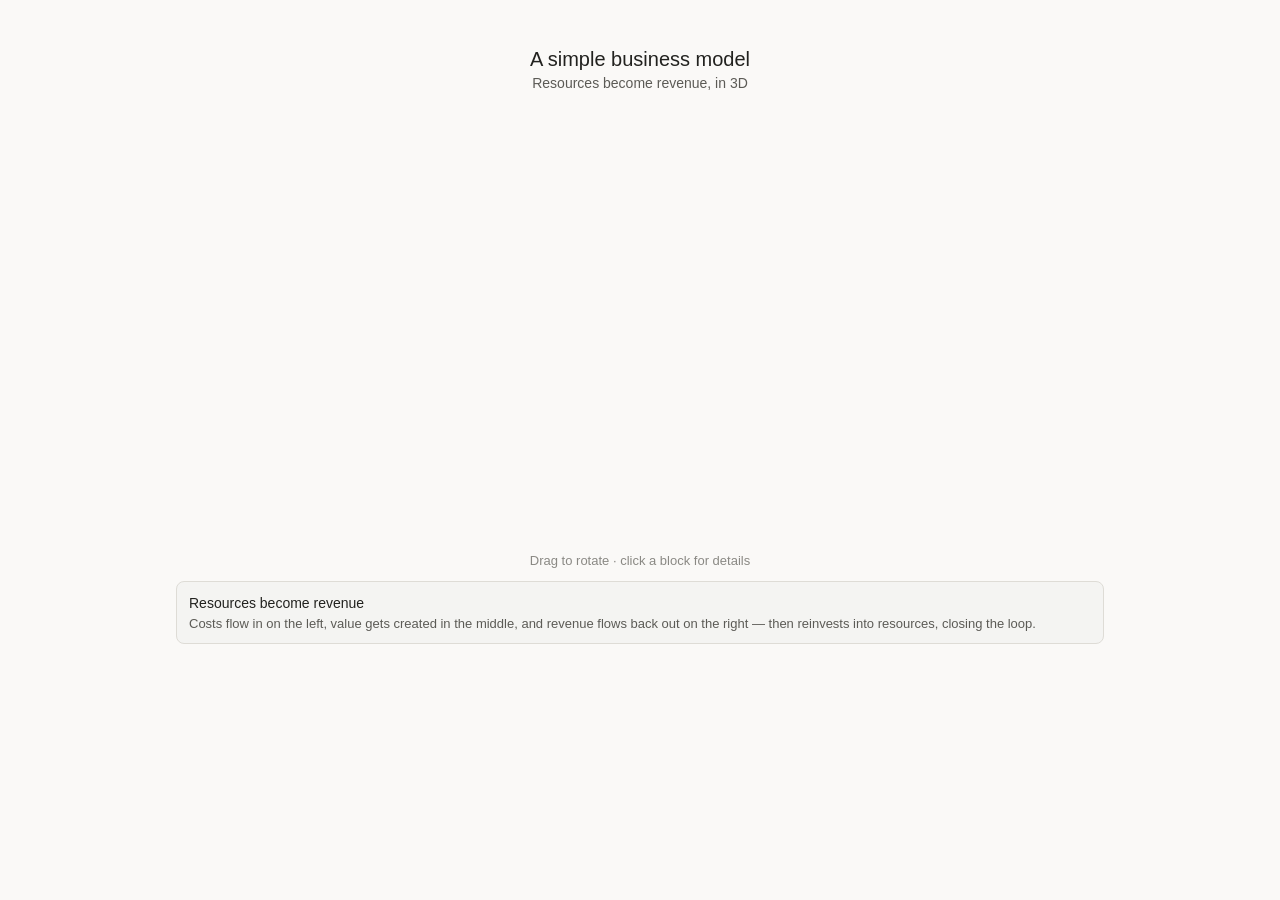
==== index.html @ 88804103 "Add 3D business model visualization" ====
<!doctype html>
<html lang="en">
<head>
<meta charset="utf-8">
<meta name="viewport" content="width=device-width, initial-scale=1">
<title>A Simple Business Model — 3D</title>
<style>
:root{
  --surface-2:#ffffff; --surface-1:#f4f4f2; --surface-0:#e8e7e2; --page-bg:#faf9f7;
  --text-primary:#22221f; --text-secondary:#5c5b56; --text-muted:#8a8984;
  --text-accent:#b5540a; --text-success:#2f6f4e;
  --border:#dedcd6; --border-strong:#c3c1ba;
  --bg-accent:#f6e2cf; --bg-success:#dcecdf;
  --border-accent:#c97a2e; --border-success:#4f9470;
  --radius:8px; --pad-md:12px;
}
@media (prefers-color-scheme: dark){
  :root{
    --surface-2:#2a2a27; --surface-1:#232320; --surface-0:#1a1a18; --page-bg:#171715;
    --text-primary:#f0efeb; --text-secondary:#b8b6b0; --text-muted:#84837c;
    --text-accent:#e08a3f; --text-success:#6fbf94;
    --border:#3a3a35; --border-strong:#4c4b45;
    --bg-accent:#3a2c1c; --bg-success:#1e332a;
    --border-accent:#c97a2e; --border-success:#4f9470;
  }
}
*{box-sizing:border-box}
body{
  margin:0; background:var(--page-bg); color:var(--text-primary);
  font-family:-apple-system,BlinkMacSystemFont,"Segoe UI",Helvetica,Arial,sans-serif;
}
.bm-page{max-width:960px;margin:0 auto;padding:2rem 1rem 3rem}
.bm-wrap{padding:1rem 0}
h1{font-size:20px;font-weight:500;text-align:center;margin:0 0 4px}
.bm-sub{font-size:14px;color:var(--text-secondary);text-align:center;margin:0 0 1rem}
.bm-scenewrap{position:relative;height:440px;perspective:1500px;cursor:grab;touch-action:none;user-select:none}
.bm-scenewrap.grabbing{cursor:grabbing}
.bm-scene{position:absolute;left:50%;top:62%;width:0;height:0;transform-style:preserve-3d;transform:rotateX(-27deg) rotateY(-32deg)}
.bm-obj{position:absolute;left:0;top:0;width:0;height:0;transform-style:preserve-3d}
.bm-face{position:absolute;box-sizing:border-box;border:1px solid var(--border-strong)}
.bm-label{position:absolute;inset:0;display:flex;flex-direction:column;align-items:center;justify-content:center;text-align:center;padding:6px;pointer-events:none}
.bm-label b{font-size:12px;font-weight:500;line-height:1.25}
.bm-label span{font-size:11px;color:var(--text-secondary);margin-top:2px}
.bm-t-primary{color:var(--text-primary)}
.bm-t-accent{color:var(--text-accent)}
.bm-t-success{color:var(--text-success)}
.bm-front{cursor:pointer}
.bm-dot{position:absolute;width:12px;height:12px;margin:-6px 0 0 -6px;border-radius:50%;background:var(--text-accent)}
.bm-dot.back{background:var(--text-success)}
@media (prefers-reduced-motion: no-preference){
  .bm-dot{animation:bm-flow 1.7s ease-in-out infinite alternate}
}
@keyframes bm-flow{from{transform:translateX(0)}to{transform:translateX(var(--dist))}}
.bm-caption{font-size:13px;color:var(--text-muted);text-align:center;margin-top:6px}
.bm-detail{margin-top:12px;padding:var(--pad-md);border:1px solid var(--border);border-radius:var(--radius);background:var(--surface-1);min-height:52px}
.bm-detail b{font-size:14px;font-weight:500;color:var(--text-primary)}
.bm-detail p{font-size:13px;color:var(--text-secondary);margin:4px 0 0}
</style>
</head>
<body>
<div class="bm-page">
<div class="bm-wrap">
<h1>A simple business model</h1>
<p class="bm-sub">Resources become revenue, in 3D</p>
<div class="bm-scenewrap">
  <div class="bm-scene"></div>
</div>
<p class="bm-caption">Drag to rotate &middot; click a block for details</p>
<div class="bm-detail"><b>Resources become revenue</b><p>Costs flow in on the left, value gets created in the middle, and revenue flows back out on the right &mdash; then reinvests into resources, closing the loop.</p></div>
</div>
</div>
<script>
(function(){
  var root = document.currentScript.closest('.bm-wrap');
  var inner = root.querySelector('.bm-scene');
  var sceneWrap = root.querySelector('.bm-scenewrap');
  var detail = root.querySelector('.bm-detail');

  function mkFace(w,h,tf,bg,border){
    var f = document.createElement('div');
    f.className = 'bm-face';
    f.style.width = w+'px'; f.style.height = h+'px';
    f.style.margin = (-h/2)+'px 0 0 '+(-w/2)+'px';
    f.style.transform = tf;
    f.style.background = 'var('+bg+')';
    if(border) f.style.borderColor = 'var('+border+')';
    return f;
  }

  function mkCuboid(w,h,d,shade){
    var wrap = document.createElement('div');
    wrap.className = 'bm-obj';
    var front = mkFace(w,h,'translateZ('+(d/2)+'px)', shade.front, shade.border);
    front.classList.add('bm-front');
    wrap.appendChild(front);
    wrap.appendChild(mkFace(w,h,'rotateY(180deg) translateZ('+(d/2)+'px)', shade.side, shade.border));
    wrap.appendChild(mkFace(d,h,'rotateY(90deg) translateZ('+(w/2)+'px)', shade.side, shade.border));
    wrap.appendChild(mkFace(d,h,'rotateY(-90deg) translateZ('+(w/2)+'px)', shade.side, shade.border));
    wrap.appendChild(mkFace(w,d,'rotateX(90deg) translateZ('+(h/2)+'px)', shade.top, shade.border));
    wrap.appendChild(mkFace(w,d,'rotateX(-90deg) translateZ('+(h/2)+'px)', shade.top, shade.border));
    return {wrap:wrap, front:front};
  }

  function place(el,x,y,z){ el.style.transform = 'translate3d('+x+'px,'+y+'px,'+z+'px)'; }

  var neutral = {top:'--surface-2', front:'--surface-1', side:'--surface-0', border:'--border-strong'};
  var accent  = {top:'--bg-accent', front:'--surface-1', side:'--surface-0', border:'--border-accent'};
  var success = {top:'--bg-success', front:'--surface-1', side:'--surface-0', border:'--border-success'};

  var FW=1000, FH=14, FD=340;
  var floor = mkCuboid(FW,FH,FD,{top:'--surface-1',front:'--surface-0',side:'--surface-0',border:'--border'});
  place(floor.wrap, 0, FH/2, 0);
  inner.appendChild(floor.wrap);

  var blocks = [
    {x:-400, w:110,d:110,h:140, shade:neutral, label:'Resources & Partners', sub:'Cost structure', tcls:'bm-t-primary',
      desc:'Suppliers, capital, and key partners that supply the inputs and capabilities the business depends on.'},
    {x:-200, w:110,d:110,h:165, shade:neutral, label:'Operations', sub:'Key activities', tcls:'bm-t-primary',
      desc:'The core processes — production, R&D, service delivery — that turn raw resources into something valuable.'},
    {x:0,    w:120,d:120,h:210, shade:accent,  label:'Product / Service', sub:'Value proposition', tcls:'bm-t-accent',
      desc:'What the business actually offers: the value proposition that solves a real customer problem or need.'},
    {x:200,  w:110,d:110,h:165, shade:neutral, label:'Customers', sub:'Target market & channels', tcls:'bm-t-primary',
      desc:'The segments the business serves, and the channels used to reach, sell to, and support them.'},
    {x:400,  w:110,d:110,h:190, shade:success, label:'Revenue', sub:'Revenue streams', tcls:'bm-t-success',
      desc:'The income generated from customers — pricing, subscriptions, transactions — that funds the whole cycle.'}
  ];

  blocks.forEach(function(b, i){
    var c = mkCuboid(b.w,b.h,b.d,b.shade);
    place(c.wrap, b.x, -b.h/2, 0);
    var lbl = document.createElement('div');
    lbl.className = 'bm-label';
    lbl.innerHTML = '<b class="'+b.tcls+'">'+b.label+'</b><span>'+b.sub+'</span>';
    c.front.appendChild(lbl);
    c.front.addEventListener('click', function(){
      detail.innerHTML = '<b>'+b.label+'</b><p>'+b.desc+'</p>';
    });
    inner.appendChild(c.wrap);
  });

  var railShade = {top:'--surface-1',front:'--surface-0',side:'--surface-0',border:'--border'};
  var FRONT_Z = -80, BACK_Z = 80;

  for(var i=0;i<blocks.length-1;i++){
    var x1=blocks[i].x, x2=blocks[i+1].x;
    var gs=x1+70, ge=x2-70, gw=ge-gs, gc=(gs+ge)/2;
    var seg = mkCuboid(gw,4,30,railShade);
    place(seg.wrap, gc, -2, FRONT_Z);
    inner.appendChild(seg.wrap);
    var dotHolder = document.createElement('div');
    dotHolder.className='bm-obj';
    place(dotHolder, gs, -10, FRONT_Z);
    var dot = document.createElement('div');
    dot.className='bm-dot';
    dot.style.setProperty('--dist', gw+'px');
    dot.style.animationDelay = (i*0.3)+'s';
    dotHolder.appendChild(dot);
    inner.appendChild(dotHolder);
  }

  var back = mkCuboid(940,4,30,railShade);
  place(back.wrap, 0, -2, BACK_Z);
  inner.appendChild(back.wrap);
  var backDotHolder = document.createElement('div');
  backDotHolder.className='bm-obj';
  place(backDotHolder, 470, -10, BACK_Z);
  var backDot = document.createElement('div');
  backDot.className='bm-dot back';
  backDot.style.setProperty('--dist','-940px');
  backDotHolder.appendChild(backDot);
  inner.appendChild(backDotHolder);

  [-400,400].forEach(function(x){
    var side = mkCuboid(4,4,160,railShade);
    place(side.wrap, x, -2, 0);
    inner.appendChild(side.wrap);
  });

  var rotX=-27, rotY=-32, dragging=false, lastX=0, lastY=0;
  var scene = root.querySelector('.bm-scene');
  var resumeAt=0;
  var reduceMotion = window.matchMedia('(prefers-reduced-motion: reduce)').matches;

  function applyRot(){ scene.style.transform = 'rotateX('+rotX+'deg) rotateY('+rotY+'deg)'; }

  function tick(){
    if(!dragging && !reduceMotion && Date.now()>resumeAt){
      rotY += 0.06;
      applyRot();
    }
    requestAnimationFrame(tick);
  }
  requestAnimationFrame(tick);

  sceneWrap.addEventListener('mousedown', function(e){
    dragging = true;
    lastX = e.clientX; lastY = e.clientY;
    sceneWrap.classList.add('grabbing');
  });
  window.addEventListener('mousemove', function(e){
    if(!dragging) return;
    var dx = e.clientX-lastX, dy = e.clientY-lastY;
    rotY += dx*0.4;
    rotX = Math.max(-60, Math.min(-6, rotX - dy*0.3));
    lastX = e.clientX; lastY = e.clientY;
    applyRot();
  });
  window.addEventListener('mouseup', function(){
    if(!dragging) return;
    dragging = false;
    sceneWrap.classList.remove('grabbing');
    resumeAt = Date.now()+2500;
  });
})();
</script>
</body>
</html>
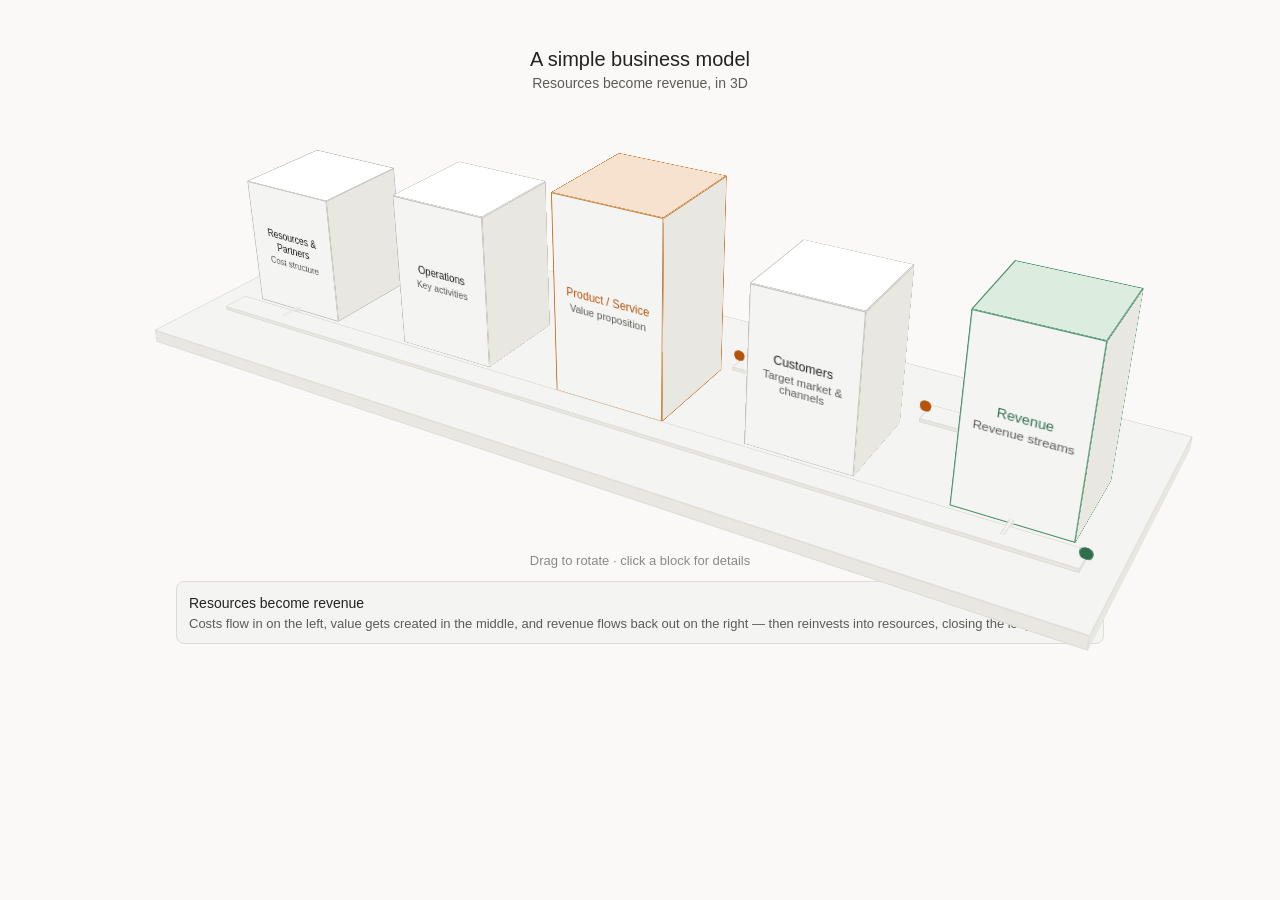
==== commit df3bdb6c: "Fix script scoping so the scene renders standalone" ====
--- a/index.html
+++ b/index.html
@@ -67,8 +67,6 @@
 </div>
 <p class="bm-caption">Drag to rotate &middot; click a block for details</p>
 <div class="bm-detail"><b>Resources become revenue</b><p>Costs flow in on the left, value gets created in the middle, and revenue flows back out on the right &mdash; then reinvests into resources, closing the loop.</p></div>
-</div>
-</div>
 <script>
 (function(){
   var root = document.currentScript.closest('.bm-wrap');
@@ -213,5 +211,7 @@
   });
 })();
 </script>
+</div>
+</div>
 </body>
 </html>
